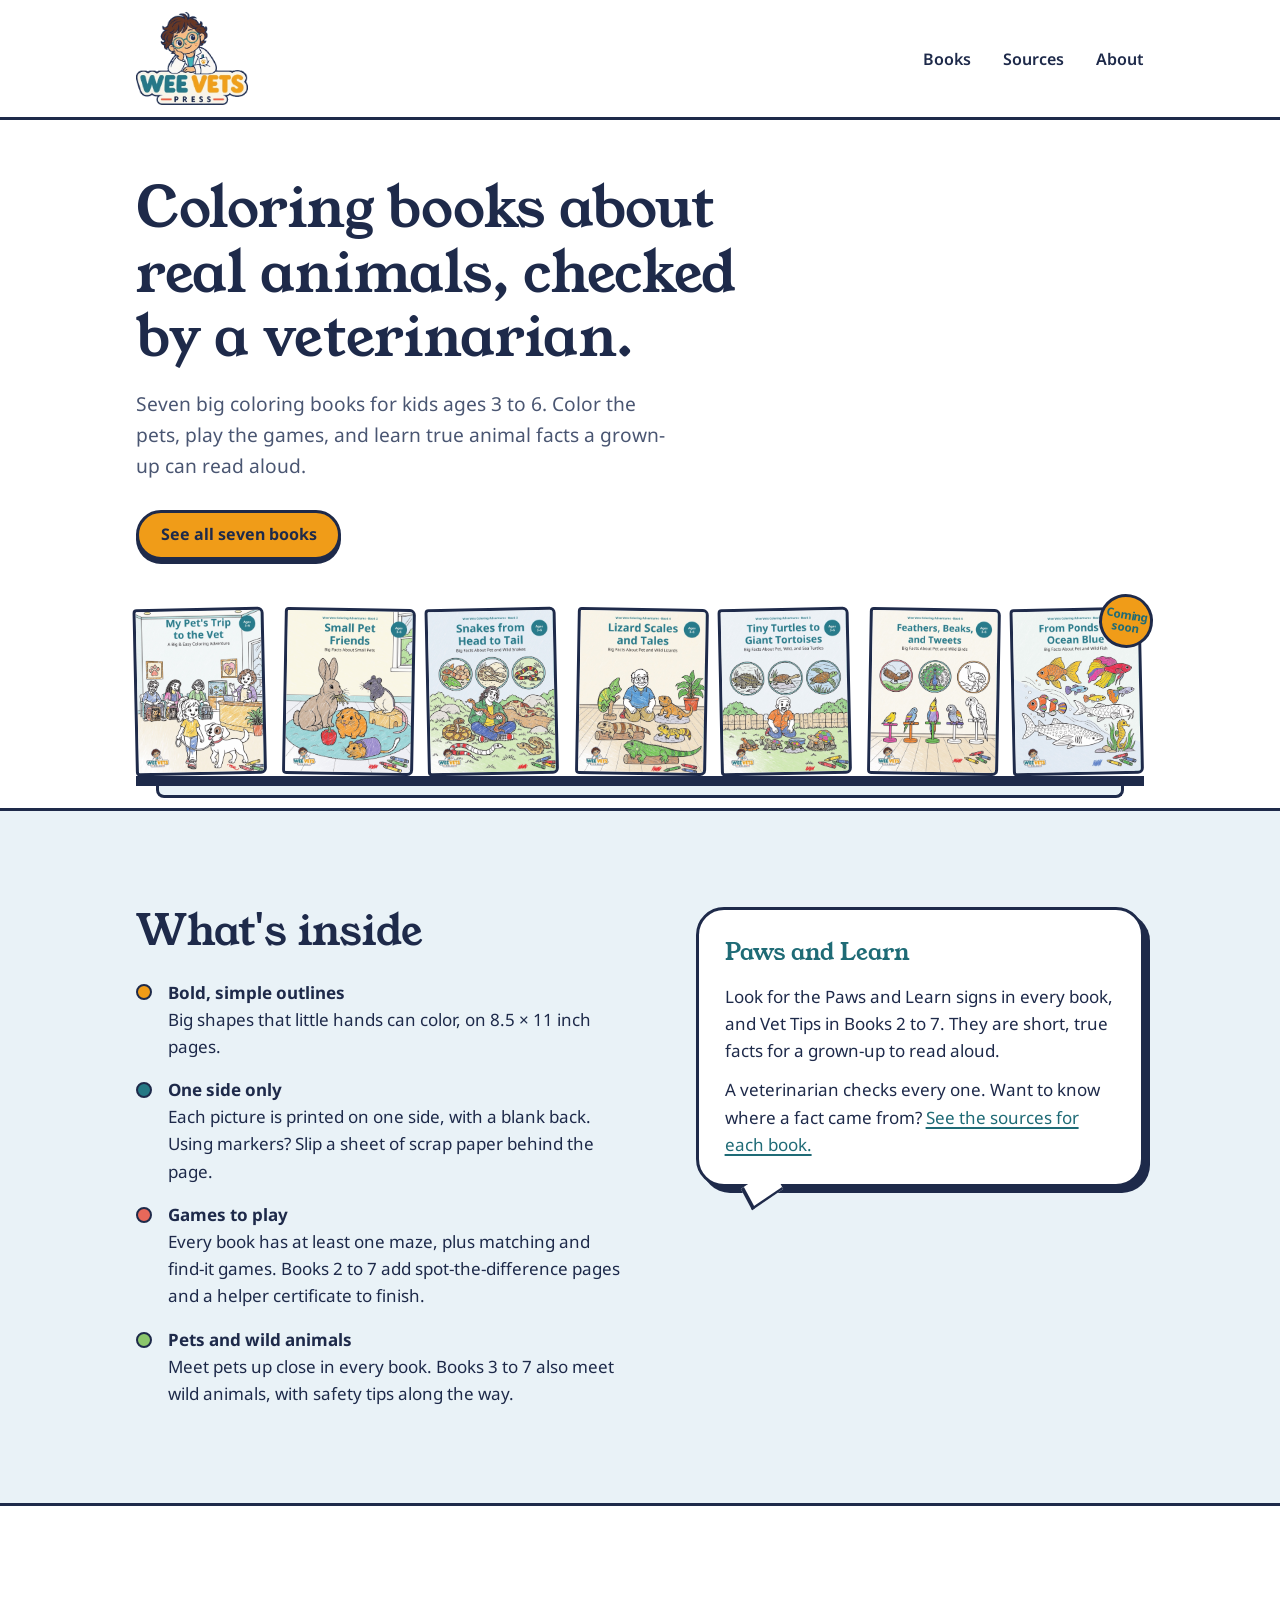
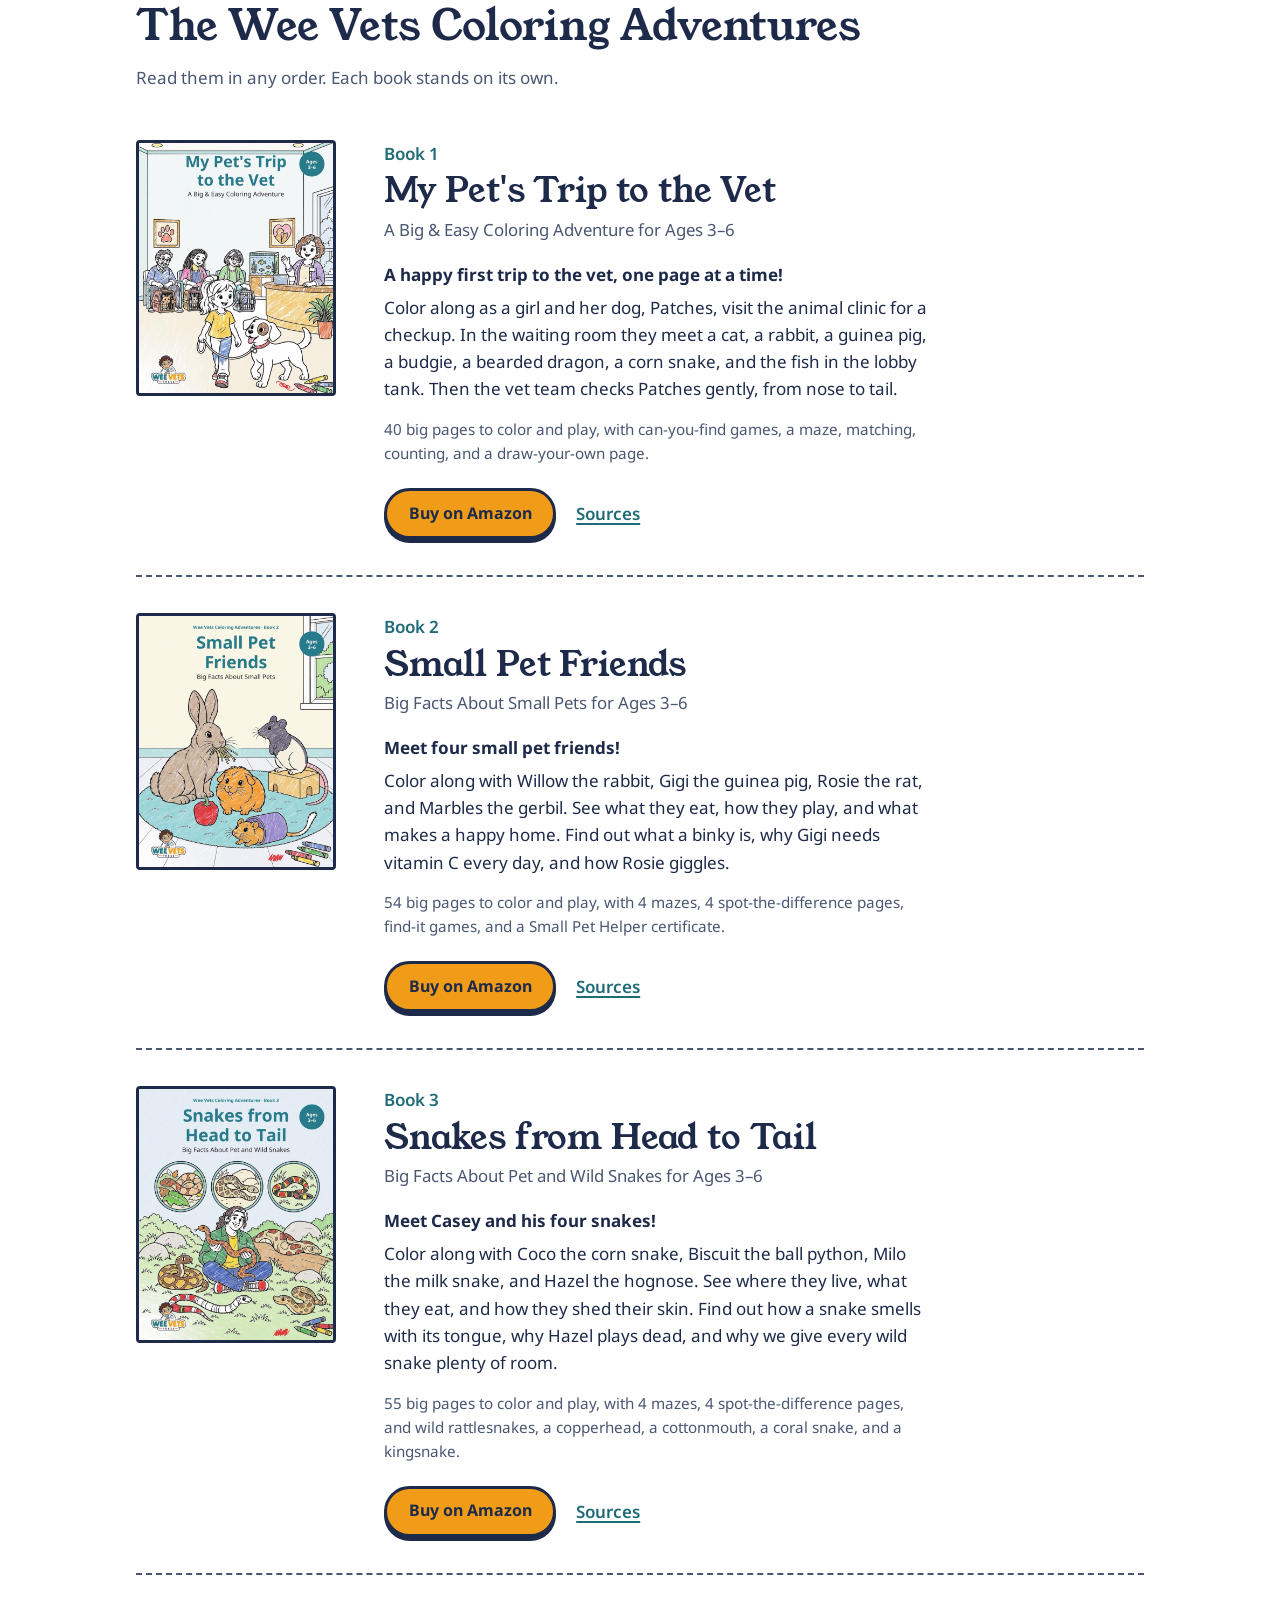
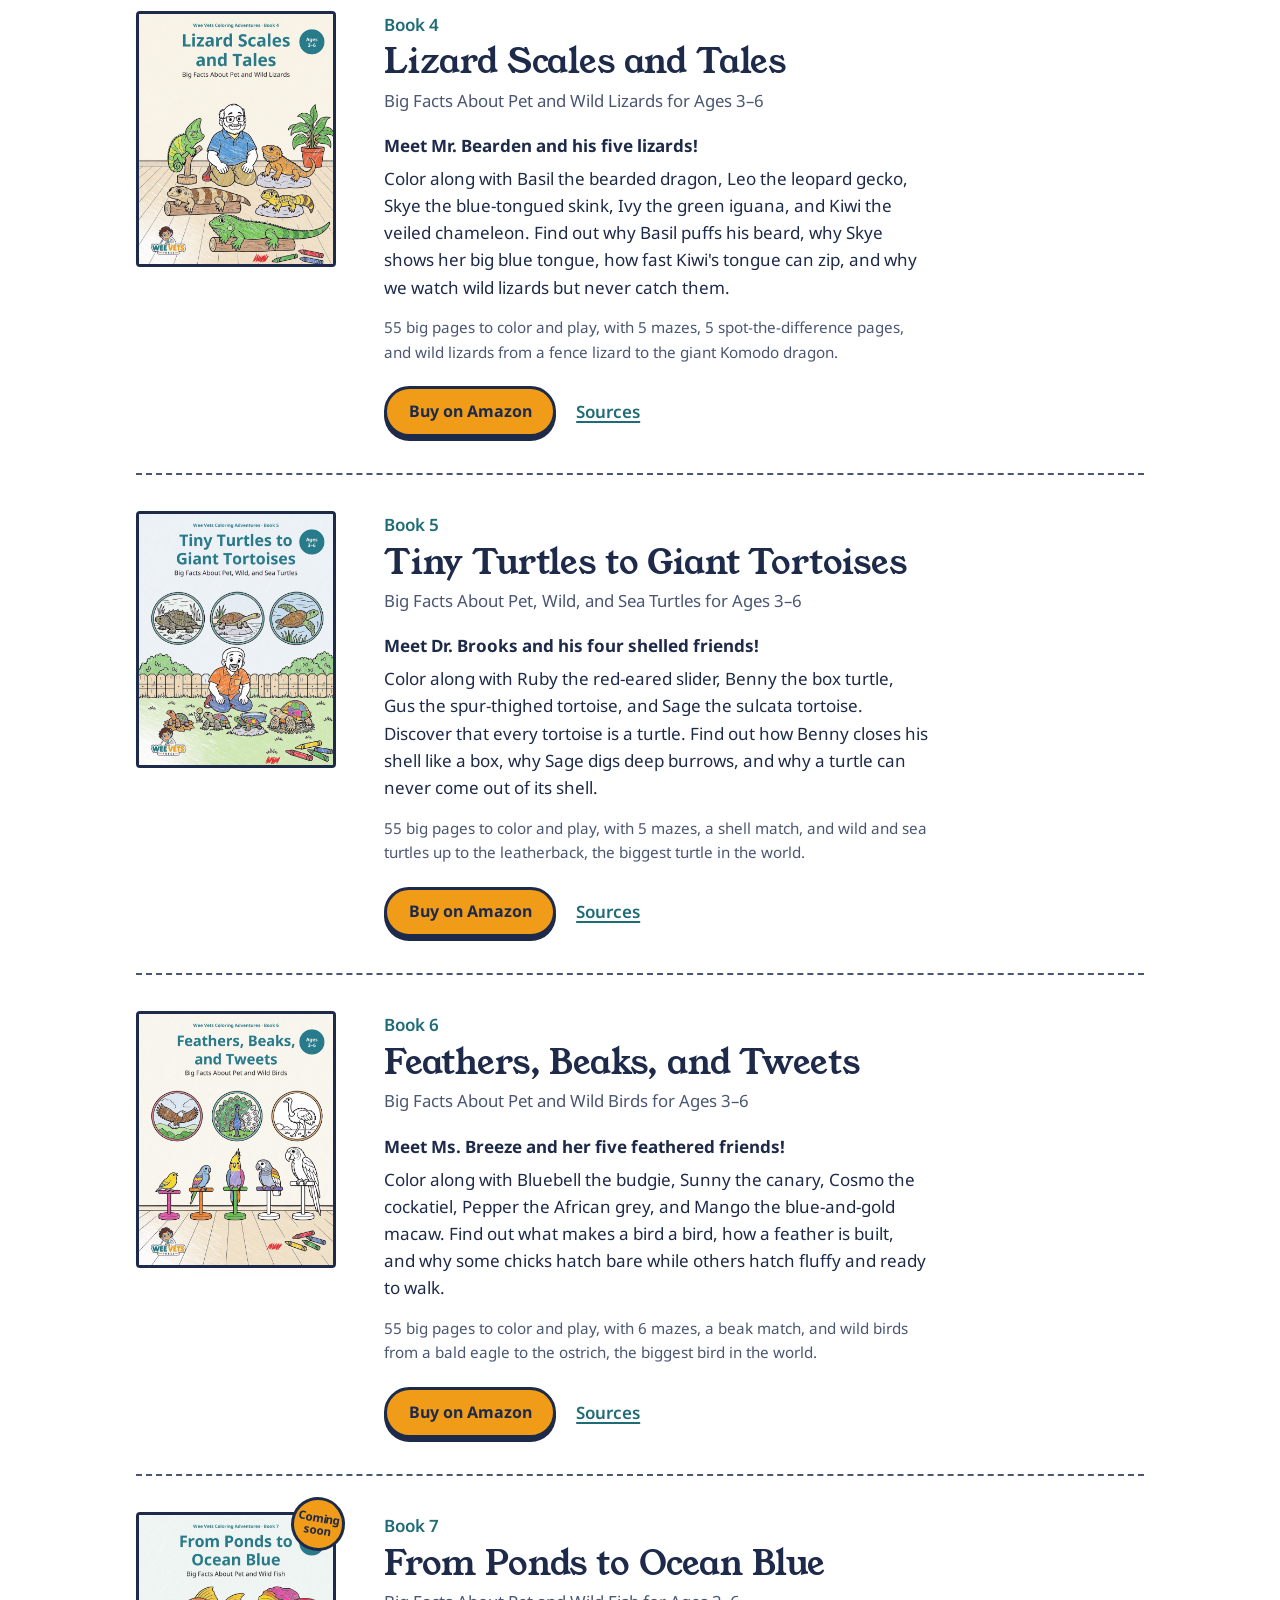
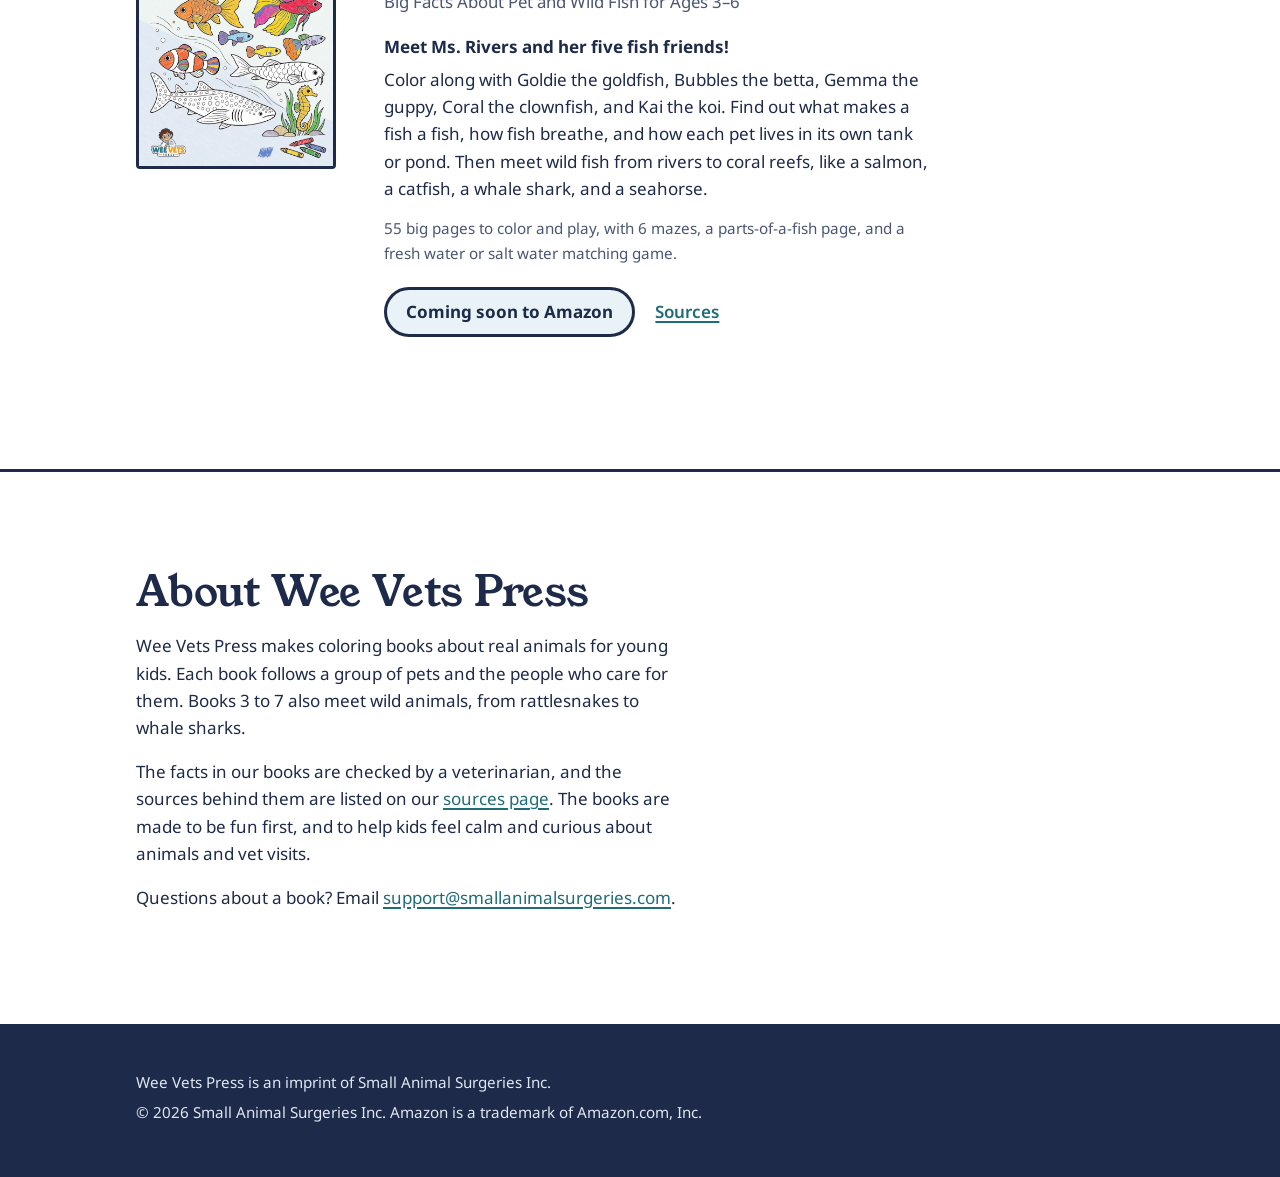
==== index.html @ 73fa928b "Wee Vets Press website: first public version Home page with all seven Wee Vets Coloring Adventures b" ====
<!doctype html>
<html lang="en">
<head>
  <meta charset="utf-8">
  <meta name="viewport" content="width=device-width, initial-scale=1">
  <title>Wee Vets Press | Animal coloring books checked by a veterinarian</title>
  <meta name="description" content="Wee Vets Coloring Adventures: seven big coloring books for kids ages 3 to 6, with true animal facts checked by a veterinarian.">
  <link rel="icon" type="image/png" href="images/wee-vets-press-logo.png">
  <meta property="og:title" content="Wee Vets Press">
  <meta property="og:description" content="Seven big animal coloring books for ages 3 to 6, with facts checked by a veterinarian.">
  <meta property="og:image" content="https://weevetspress.com/images/covers/book1-my-pets-trip-to-the-vet.jpg">
  <link rel="preconnect" href="https://fonts.googleapis.com">
  <link rel="preconnect" href="https://fonts.gstatic.com" crossorigin>
  <link href="https://fonts.googleapis.com/css2?family=Noto+Sans:wght@400;600;700&family=Young+Serif&display=swap" rel="stylesheet">
  <link rel="stylesheet" href="style.css">
</head>
<body>
  <a class="skip" href="#main">Skip to the books</a>

  <header class="site-header">
    <div class="wrap">
      <a class="brand" href="./"><img src="images/wee-vets-press-logo.png" alt="Wee Vets Press" width="304" height="253"></a>
      <nav class="site-nav" aria-label="Main">
        <ul>
          <li><a href="#books">Books</a></li>
          <li><a href="sources.html">Sources</a></li>
          <li><a href="#about">About</a></li>
        </ul>
      </nav>
    </div>
  </header>

  <main id="main">
    <section class="hero">
      <div class="wrap">
        <h1>Coloring books about real animals, checked by a veterinarian.</h1>
        <p class="lede">Seven big coloring books for kids ages 3 to 6. Color the pets, play the games, and learn true animal facts a grown-up can read aloud.</p>
        <a class="button" href="#books">See all seven books</a>

        <ol class="shelf" aria-label="The seven Wee Vets Coloring Adventures books">
          <li><a href="#book-1"><img src="images/covers/book1-my-pets-trip-to-the-vet.jpg" alt="Book 1: My Pet's Trip to the Vet" width="720" height="931"></a></li>
          <li><a href="#book-2"><img src="images/covers/book2-small-pet-friends.jpg" alt="Book 2: Small Pet Friends" width="720" height="931"></a></li>
          <li><a href="#book-3"><img src="images/covers/book3-snakes-from-head-to-tail.jpg" alt="Book 3: Snakes from Head to Tail" width="720" height="931"></a></li>
          <li><a href="#book-4"><img src="images/covers/book4-lizard-scales-and-tales.jpg" alt="Book 4: Lizard Scales and Tales" width="720" height="931"></a></li>
          <li><a href="#book-5"><img src="images/covers/book5-tiny-turtles-to-giant-tortoises.jpg" alt="Book 5: Tiny Turtles to Giant Tortoises" width="720" height="931"></a></li>
          <li><a href="#book-6"><img src="images/covers/book6-feathers-beaks-and-tweets.jpg" alt="Book 6: Feathers, Beaks, and Tweets" width="720" height="931"></a></li>
          <li><a href="#book-7"><span class="sticker" aria-hidden="true">Coming soon</span><img src="images/covers/book7-from-ponds-to-ocean-blue.jpg" alt="Book 7: From Ponds to Ocean Blue, coming soon" width="720" height="931"></a></li>
        </ol>
      </div>
    </section>

    <section class="section inside" aria-labelledby="inside-title">
      <div class="wrap inside-grid">
        <div>
          <h2 id="inside-title">What's inside</h2>
          <ul>
            <li><strong>Bold, simple outlines</strong> Big shapes that little hands can color, on 8.5 × 11 inch pages.</li>
            <li><strong>One side only</strong> Each picture is printed on one side, with a blank back. Using markers? Slip a sheet of scrap paper behind the page.</li>
            <li><strong>Games to play</strong> Every book has at least one maze, plus matching and find-it games. Books 2 to 7 add spot-the-difference pages and a helper certificate to finish.</li>
            <li><strong>Pets and wild animals</strong> Meet pets up close in every book. Books 3 to 7 also meet wild animals, with safety tips along the way.</li>
          </ul>
        </div>
        <aside class="bubble" aria-labelledby="bubble-title">
          <p class="bubble-title" id="bubble-title">Paws and Learn</p>
          <p>Look for the Paws and Learn signs in every book, and Vet Tips in Books 2 to 7. They are short, true facts for a grown-up to read aloud.</p>
          <p>A veterinarian checks every one. Want to know where a fact came from? <a href="sources.html">See the sources for each book.</a></p>
        </aside>
      </div>
    </section>

    <section class="section" id="books" aria-labelledby="books-title">
      <div class="wrap">
        <h2 id="books-title">The Wee Vets Coloring Adventures</h2>
        <p class="section-intro">Read them in any order. Each book stands on its own.</p>

        <ol class="books">
          <li class="book" id="book-1">
            <div class="book-cover"><img src="images/covers/book1-my-pets-trip-to-the-vet.jpg" alt="Cover of My Pet's Trip to the Vet" width="720" height="931" loading="lazy"></div>
            <div>
              <p class="book-number">Book 1</p>
              <h3>My Pet's Trip to the Vet</h3>
              <p class="subtitle">A Big &amp; Easy Coloring Adventure for Ages 3–6</p>
              <p class="hook">A happy first trip to the vet, one page at a time!</p>
              <p class="about">Color along as a girl and her dog, Patches, visit the animal clinic for a checkup. In the waiting room they meet a cat, a rabbit, a guinea pig, a budgie, a bearded dragon, a corn snake, and the fish in the lobby tank. Then the vet team checks Patches gently, from nose to tail.</p>
              <p class="specs">40 big pages to color and play, with can-you-find games, a maze, matching, counting, and a draw-your-own page.</p>
              <div class="book-actions">
                <a class="button" href="https://www.amazon.com/dp/B0HMJBKH9W">Buy on Amazon</a>
                <a class="quiet" href="sources.html#sources-book-1">Sources</a>
              </div>
            </div>
          </li>

          <li class="book" id="book-2">
            <div class="book-cover"><img src="images/covers/book2-small-pet-friends.jpg" alt="Cover of Small Pet Friends" width="720" height="931" loading="lazy"></div>
            <div>
              <p class="book-number">Book 2</p>
              <h3>Small Pet Friends</h3>
              <p class="subtitle">Big Facts About Small Pets for Ages 3–6</p>
              <p class="hook">Meet four small pet friends!</p>
              <p class="about">Color along with Willow the rabbit, Gigi the guinea pig, Rosie the rat, and Marbles the gerbil. See what they eat, how they play, and what makes a happy home. Find out what a binky is, why Gigi needs vitamin C every day, and how Rosie giggles.</p>
              <p class="specs">54 big pages to color and play, with 4 mazes, 4 spot-the-difference pages, find-it games, and a Small Pet Helper certificate.</p>
              <div class="book-actions">
                <a class="button" href="https://www.amazon.com/dp/B0HNZNY3LQ">Buy on Amazon</a>
                <a class="quiet" href="sources.html#sources-book-2">Sources</a>
              </div>
            </div>
          </li>

          <li class="book" id="book-3">
            <div class="book-cover"><img src="images/covers/book3-snakes-from-head-to-tail.jpg" alt="Cover of Snakes from Head to Tail" width="720" height="931" loading="lazy"></div>
            <div>
              <p class="book-number">Book 3</p>
              <h3>Snakes from Head to Tail</h3>
              <p class="subtitle">Big Facts About Pet and Wild Snakes for Ages 3–6</p>
              <p class="hook">Meet Casey and his four snakes!</p>
              <p class="about">Color along with Coco the corn snake, Biscuit the ball python, Milo the milk snake, and Hazel the hognose. See where they live, what they eat, and how they shed their skin. Find out how a snake smells with its tongue, why Hazel plays dead, and why we give every wild snake plenty of room.</p>
              <p class="specs">55 big pages to color and play, with 4 mazes, 4 spot-the-difference pages, and wild rattlesnakes, a copperhead, a cottonmouth, a coral snake, and a kingsnake.</p>
              <div class="book-actions">
                <a class="button" href="https://www.amazon.com/dp/B0HPTV7WQ7">Buy on Amazon</a>
                <a class="quiet" href="sources.html#sources-book-3">Sources</a>
              </div>
            </div>
          </li>

          <li class="book" id="book-4">
            <div class="book-cover"><img src="images/covers/book4-lizard-scales-and-tales.jpg" alt="Cover of Lizard Scales and Tales" width="720" height="931" loading="lazy"></div>
            <div>
              <p class="book-number">Book 4</p>
              <h3>Lizard Scales and Tales</h3>
              <p class="subtitle">Big Facts About Pet and Wild Lizards for Ages 3–6</p>
              <p class="hook">Meet Mr. Bearden and his five lizards!</p>
              <p class="about">Color along with Basil the bearded dragon, Leo the leopard gecko, Skye the blue-tongued skink, Ivy the green iguana, and Kiwi the veiled chameleon. Find out why Basil puffs his beard, why Skye shows her big blue tongue, how fast Kiwi's tongue can zip, and why we watch wild lizards but never catch them.</p>
              <p class="specs">55 big pages to color and play, with 5 mazes, 5 spot-the-difference pages, and wild lizards from a fence lizard to the giant Komodo dragon.</p>
              <div class="book-actions">
                <a class="button" href="https://www.amazon.com/dp/B0HPSNGYZV">Buy on Amazon</a>
                <a class="quiet" href="sources.html#sources-book-4">Sources</a>
              </div>
            </div>
          </li>

          <li class="book" id="book-5">
            <div class="book-cover"><img src="images/covers/book5-tiny-turtles-to-giant-tortoises.jpg" alt="Cover of Tiny Turtles to Giant Tortoises" width="720" height="931" loading="lazy"></div>
            <div>
              <p class="book-number">Book 5</p>
              <h3>Tiny Turtles to Giant Tortoises</h3>
              <p class="subtitle">Big Facts About Pet, Wild, and Sea Turtles for Ages 3–6</p>
              <p class="hook">Meet Dr. Brooks and his four shelled friends!</p>
              <p class="about">Color along with Ruby the red-eared slider, Benny the box turtle, Gus the spur-thighed tortoise, and Sage the sulcata tortoise. Discover that every tortoise is a turtle. Find out how Benny closes his shell like a box, why Sage digs deep burrows, and why a turtle can never come out of its shell.</p>
              <p class="specs">55 big pages to color and play, with 5 mazes, a shell match, and wild and sea turtles up to the leatherback, the biggest turtle in the world.</p>
              <div class="book-actions">
                <a class="button" href="https://www.amazon.com/dp/B0HQ1T8918">Buy on Amazon</a>
                <a class="quiet" href="sources.html#sources-book-5">Sources</a>
              </div>
            </div>
          </li>

          <li class="book" id="book-6">
            <div class="book-cover"><img src="images/covers/book6-feathers-beaks-and-tweets.jpg" alt="Cover of Feathers, Beaks, and Tweets" width="720" height="931" loading="lazy"></div>
            <div>
              <p class="book-number">Book 6</p>
              <h3>Feathers, Beaks, and Tweets</h3>
              <p class="subtitle">Big Facts About Pet and Wild Birds for Ages 3–6</p>
              <p class="hook">Meet Ms. Breeze and her five feathered friends!</p>
              <p class="about">Color along with Bluebell the budgie, Sunny the canary, Cosmo the cockatiel, Pepper the African grey, and Mango the blue-and-gold macaw. Find out what makes a bird a bird, how a feather is built, and why some chicks hatch bare while others hatch fluffy and ready to walk.</p>
              <p class="specs">55 big pages to color and play, with 6 mazes, a beak match, and wild birds from a bald eagle to the ostrich, the biggest bird in the world.</p>
              <div class="book-actions">
                <a class="button" href="https://www.amazon.com/dp/B0HQ1TR9HS">Buy on Amazon</a>
                <a class="quiet" href="sources.html#sources-book-6">Sources</a>
              </div>
            </div>
          </li>

          <li class="book" id="book-7">
            <div class="book-cover"><span class="sticker" aria-hidden="true">Coming soon</span><img src="images/covers/book7-from-ponds-to-ocean-blue.jpg" alt="Cover of From Ponds to Ocean Blue" width="720" height="931" loading="lazy"></div>
            <div>
              <p class="book-number">Book 7</p>
              <h3>From Ponds to Ocean Blue</h3>
              <p class="subtitle">Big Facts About Pet and Wild Fish for Ages 3–6</p>
              <p class="hook">Meet Ms. Rivers and her five fish friends!</p>
              <p class="about">Color along with Goldie the goldfish, Bubbles the betta, Gemma the guppy, Coral the clownfish, and Kai the koi. Find out what makes a fish a fish, how fish breathe, and how each pet lives in its own tank or pond. Then meet wild fish from rivers to coral reefs, like a salmon, a catfish, a whale shark, and a seahorse.</p>
              <p class="specs">55 big pages to color and play, with 6 mazes, a parts-of-a-fish page, and a fresh water or salt water matching game.</p>
              <div class="book-actions">
                <span class="soon">Coming soon to Amazon</span>
                <a class="quiet" href="sources.html#sources-book-7">Sources</a>
              </div>
            </div>
          </li>
        </ol>
      </div>
    </section>

    <section class="section about-section" id="about" aria-labelledby="about-title">
      <div class="wrap">
        <h2 id="about-title">About Wee Vets Press</h2>
        <p>Wee Vets Press makes coloring books about real animals for young kids. Each book follows a group of pets and the people who care for them. Books 3 to 7 also meet wild animals, from rattlesnakes to whale sharks.</p>
        <p>The facts in our books are checked by a veterinarian, and the sources behind them are listed on our <a href="sources.html">sources page</a>. The books are made to be fun first, and to help kids feel calm and curious about animals and vet visits.</p>
        <p>Questions about a book? Email <a href="mailto:support@smallanimalsurgeries.com">support@smallanimalsurgeries.com</a>.</p>
      </div>
    </section>
  </main>

  <footer class="site-footer">
    <div class="wrap">
      <p>Wee Vets Press is an imprint of Small Animal Surgeries Inc.</p>
      <p>© 2026 Small Animal Surgeries Inc. Amazon is a trademark of Amazon.com, Inc.</p>
    </div>
  </footer>
</body>
</html>
---- style.css ----
/* Wee Vets Press — site styles
   Colors come from the Wee Vets Press logo and the book covers. */

:root {
  --ink: #1e2a4a;        /* logo outline navy: all text */
  --ink-soft: #4a5672;   /* secondary text */
  --teal: #1f6b76;       /* cover title teal, darkened a touch for text contrast */
  --teal-bright: #247884;
  --amber: #f09c18;      /* logo "Vets" amber: shapes only, never text on white */
  --sky: #e9f2f7;        /* the pale wash behind the cover art */
  --paper: #ffffff;
  --line: 3px solid var(--ink);

  --serif: "Young Serif", Georgia, "Times New Roman", serif;
  --sans: "Noto Sans", system-ui, -apple-system, "Segoe UI", sans-serif;

  --measure: 34rem;
  --wrap: 68rem;
  --gutter: clamp(1rem, 4vw, 2.5rem);
}

*, *::before, *::after { box-sizing: border-box; }

html { -webkit-text-size-adjust: 100%; scroll-behavior: smooth; }
@media (prefers-reduced-motion: reduce) { html { scroll-behavior: auto; } }

body {
  margin: 0;
  background: var(--paper);
  color: var(--ink);
  font-family: var(--sans);
  font-size: 1.0625rem;
  line-height: 1.6;
}

img { max-width: 100%; height: auto; display: block; }

a { color: var(--teal); text-underline-offset: 0.18em; text-decoration-thickness: 1.5px; }
a:hover { color: var(--ink); }

:focus-visible {
  outline: 3px solid var(--amber);
  outline-offset: 3px;
  border-radius: 4px;
}

.skip {
  position: absolute; left: -999px; top: 0;
  background: var(--ink); color: var(--paper); padding: 0.5rem 1rem; z-index: 10;
}
.skip:focus { left: 1rem; top: 1rem; }

.wrap { max-width: var(--wrap); margin: 0 auto; padding: 0 var(--gutter); }

h1, h2, h3 {
  font-family: var(--serif);
  font-weight: 400;
  line-height: 1.15;
  margin: 0;
  letter-spacing: -0.005em;
}

/* ---------- Header ---------- */

.site-header { border-bottom: var(--line); }
.site-header .wrap {
  display: flex; align-items: center; justify-content: space-between;
  gap: 1rem; padding-top: 0.75rem; padding-bottom: 0.75rem;
}
.brand img { width: 112px; }
.site-nav ul { display: flex; gap: clamp(0.9rem, 3vw, 2rem); list-style: none; margin: 0; padding: 0; }
.site-nav a { color: var(--ink); text-decoration: none; font-weight: 600; font-size: 1rem; }
.site-nav a:hover, .site-nav a[aria-current="page"] {
  text-decoration: underline; text-decoration-color: var(--amber); text-decoration-thickness: 3px;
}

/* ---------- Hero and the shelf ---------- */

.hero { padding: clamp(2rem, 5vw, 3.5rem) 0 0; }
.hero h1 { font-size: clamp(2.2rem, 4.4vw, 3.5rem); max-width: 19ch; }
.hero .lede { font-size: 1.2rem; max-width: var(--measure); margin: 1.25rem 0 0; color: var(--ink-soft); }

.button {
  display: inline-block;
  font-family: var(--sans); font-weight: 700; font-size: 1rem;
  color: var(--ink); background: var(--amber);
  border: var(--line); border-radius: 999px;
  padding: 0.6rem 1.35rem;
  text-decoration: none;
  box-shadow: 0 4px 0 var(--ink);
  transition: transform 120ms ease, box-shadow 120ms ease;
}
.button:hover { color: var(--ink); transform: translateY(2px); box-shadow: 0 2px 0 var(--ink); }
.button:active { transform: translateY(4px); box-shadow: 0 0 0 var(--ink); }
.hero .button { margin-top: 1.75rem; }

/* Seven covers standing on one shelf: the page's one big moment. */
.shelf {
  list-style: none; margin: clamp(2.25rem, 4vw, 3rem) 0 0; padding: 0;
  display: flex; justify-content: center; align-items: flex-end;
  gap: clamp(0.35rem, 1.2vw, 1rem);
  border-bottom: 10px solid var(--ink);
  position: relative;
}
.shelf::after { /* shelf front edge */
  content: ""; position: absolute; left: 2%; right: 2%; bottom: -22px; height: 12px;
  background: var(--sky); border: var(--line); border-top: 0; border-radius: 0 0 8px 8px;
}
.shelf li { flex: 1 1 0; max-width: 150px; }
.shelf a { display: block; position: relative; }
.shelf img {
  border: var(--line); border-radius: 4px 6px 6px 4px;
  box-shadow: -5px 0 0 var(--teal-bright) inset;
  transform-origin: bottom center;
  transition: transform 160ms ease;
}
.shelf li:nth-child(odd) img { transform: rotate(-1.2deg); }
.shelf li:nth-child(even) img { transform: rotate(1deg); }
.shelf a:hover img, .shelf a:focus-visible img { transform: translateY(-8px) rotate(0deg); }

.sticker {
  position: absolute; top: -0.9rem; right: -0.6rem; z-index: 1;
  width: 3.4rem; height: 3.4rem; border-radius: 50%;
  display: grid; place-items: center; text-align: center;
  background: var(--amber); border: var(--line);
  font-weight: 700; font-size: 0.72rem; line-height: 1.05;
  transform: rotate(10deg);
}

@media (prefers-reduced-motion: no-preference) {
  .shelf li { animation: drop-in 520ms cubic-bezier(.2, .9, .3, 1.25) both; }
  .shelf li:nth-child(1) { animation-delay: 60ms; }
  .shelf li:nth-child(2) { animation-delay: 130ms; }
  .shelf li:nth-child(3) { animation-delay: 200ms; }
  .shelf li:nth-child(4) { animation-delay: 270ms; }
  .shelf li:nth-child(5) { animation-delay: 340ms; }
  .shelf li:nth-child(6) { animation-delay: 410ms; }
  .shelf li:nth-child(7) { animation-delay: 480ms; }
}
@keyframes drop-in {
  from { opacity: 0; transform: translateY(-40px); }
  to   { opacity: 1; transform: none; }
}

/* ---------- Sections ---------- */

.section { padding: clamp(3.5rem, 8vw, 6rem) 0; }
.section h2 { font-size: clamp(1.9rem, 3.6vw, 2.6rem); }
.section-intro { max-width: var(--measure); margin: 0.9rem 0 0; color: var(--ink-soft); }

.inside { background: var(--sky); border-top: var(--line); border-bottom: var(--line); margin-top: 22px; }
.inside-grid {
  display: grid; gap: 2.5rem;
  grid-template-columns: minmax(0, 1fr) minmax(0, 1fr);
  align-items: start;
}
.inside ul { list-style: none; margin: 1.5rem 0 0; padding: 0; display: grid; gap: 1rem; }
.inside li { position: relative; padding-left: 2rem; max-width: var(--measure); }
.inside li::before {
  content: ""; position: absolute; left: 0; top: 0.35em;
  width: 1rem; height: 1rem; border-radius: 50%;
  border: 2.5px solid var(--ink); background: var(--c, var(--amber));
}
.inside li:nth-child(2) { --c: var(--teal-bright); }
.inside li:nth-child(3) { --c: #e7685a; }
.inside li:nth-child(4) { --c: #8bc66b; }
.inside li strong { display: block; }

/* The "Paws and Learn" bubble, drawn like the signs in the books. */
.bubble {
  position: relative; background: var(--paper);
  border: var(--line); border-radius: 28px;
  padding: 1.5rem 1.6rem 1.6rem;
  box-shadow: 6px 6px 0 var(--ink);
  max-width: 28rem; justify-self: end;
}
.bubble::after { /* tail */
  content: ""; position: absolute; left: 3rem; bottom: -20px;
  width: 30px; height: 30px; background: var(--paper);
  border-right: var(--line); border-bottom: var(--line);
  transform: skewX(-25deg) rotate(45deg);
}
.bubble .bubble-title {
  font-family: var(--serif); font-size: 1.45rem; color: var(--teal); margin: 0 0 0.5rem;
}
.bubble p { margin: 0; }
.bubble p + p { margin-top: 0.75rem; }

/* ---------- Book list ---------- */

.books { list-style: none; margin: 2.5rem 0 0; padding: 0; }
.book {
  display: grid; grid-template-columns: 200px minmax(0, 1fr);
  gap: clamp(1.25rem, 4vw, 3rem); align-items: start;
  padding: 2.25rem 0;
  border-top: 2px dashed var(--ink-soft);
  scroll-margin-top: 1rem;
}
.book:first-child { border-top: 0; padding-top: 0.5rem; }
.book-cover { position: relative; }
.book-cover img { border: var(--line); border-radius: 4px; }
.book-number { font-weight: 600; color: var(--teal); margin: 0 0 0.35rem; }
.book h3 { font-size: clamp(1.6rem, 3vw, 2.1rem); }
.book .subtitle { margin: 0.35rem 0 0; color: var(--ink-soft); font-size: 1.05rem; }
.book .hook { font-weight: 700; margin: 1.1rem 0 0.35rem; }
.book .about { margin: 0; max-width: var(--measure); }
.book .specs { margin: 0.9rem 0 0; color: var(--ink-soft); font-size: 0.95rem; max-width: var(--measure); }
.book-actions { display: flex; flex-wrap: wrap; align-items: center; gap: 0.6rem 1.25rem; margin-top: 1.4rem; }
.book-actions .quiet { font-weight: 600; }
.soon {
  display: inline-block; font-weight: 700; color: var(--ink);
  border: var(--line); border-radius: 999px; padding: 0.5rem 1.2rem;
  background: var(--sky);
}

/* ---------- About ---------- */

.about-section { border-top: var(--line); }
.about-section p { max-width: var(--measure); }

/* ---------- Footer ---------- */

.site-footer { background: var(--ink); color: #dfe6f2; padding: 2.5rem 0 3rem; }
.site-footer a { color: #ffffff; }
.site-footer p { margin: 0.35rem 0; font-size: 0.95rem; }

/* ---------- Sources page ---------- */

.page-head { padding: clamp(2.5rem, 6vw, 4rem) 0 1rem; }
.page-head h1 { font-size: clamp(2.2rem, 5vw, 3.4rem); }
.page-head p { max-width: var(--measure); color: var(--ink-soft); }

.source-book {
  border: var(--line); border-radius: 18px; margin: 0 0 1.25rem; background: var(--paper);
}
.source-book summary {
  cursor: pointer; list-style: none;
  display: grid; grid-template-columns: 56px minmax(0, 1fr) auto; gap: 1rem; align-items: center;
  padding: 0.9rem 1.1rem;
}
.source-book summary::-webkit-details-marker { display: none; }
.source-book summary img { border: 2px solid var(--ink); border-radius: 3px; }
.source-book summary .t { font-family: var(--serif); font-size: 1.3rem; line-height: 1.2; }
.source-book summary .n { display: block; font-family: var(--sans); font-size: 0.92rem; color: var(--ink-soft); }
.source-book summary .chev {
  width: 2rem; height: 2rem; border-radius: 50%; border: 2.5px solid var(--ink);
  display: grid; place-items: center; font-weight: 700; background: var(--sky);
  transition: transform 160ms ease;
}
.source-book[open] summary .chev { transform: rotate(45deg); background: var(--amber); }
.source-body { padding: 0 1.1rem 1.4rem; border-top: 2px dashed var(--ink-soft); }
.source-group h3 { font-family: var(--sans); font-weight: 700; font-size: 1rem; margin: 1.2rem 0 0.3rem; }
.source-group ul { margin: 0; padding-left: 1.2rem; }
.source-group li { margin: 0.2rem 0; overflow-wrap: anywhere; }
.source-group .gone { color: var(--ink-soft); font-size: 0.92rem; }

/* ---------- Small screens ---------- */

@media (max-width: 760px) {
  .inside-grid { grid-template-columns: 1fr; }
  .bubble { justify-self: start; }
  .book { grid-template-columns: 120px minmax(0, 1fr); }
}
@media (max-width: 560px) {
  .brand img { width: 88px; }
  .site-nav a { font-size: 0.95rem; }
  /* On phones the seven covers overlap a little, like books leaning together. */
  .shelf { gap: 0; border-bottom-width: 8px; }
  .shelf li { flex: 0 0 68px; max-width: none; }
  .shelf li + li { margin-left: -24px; }
  .shelf img { border-width: 2px; }
  .book { grid-template-columns: 1fr; }
  .book-cover { max-width: 180px; }
  .sticker { width: 2.9rem; height: 2.9rem; font-size: 0.64rem; }
}
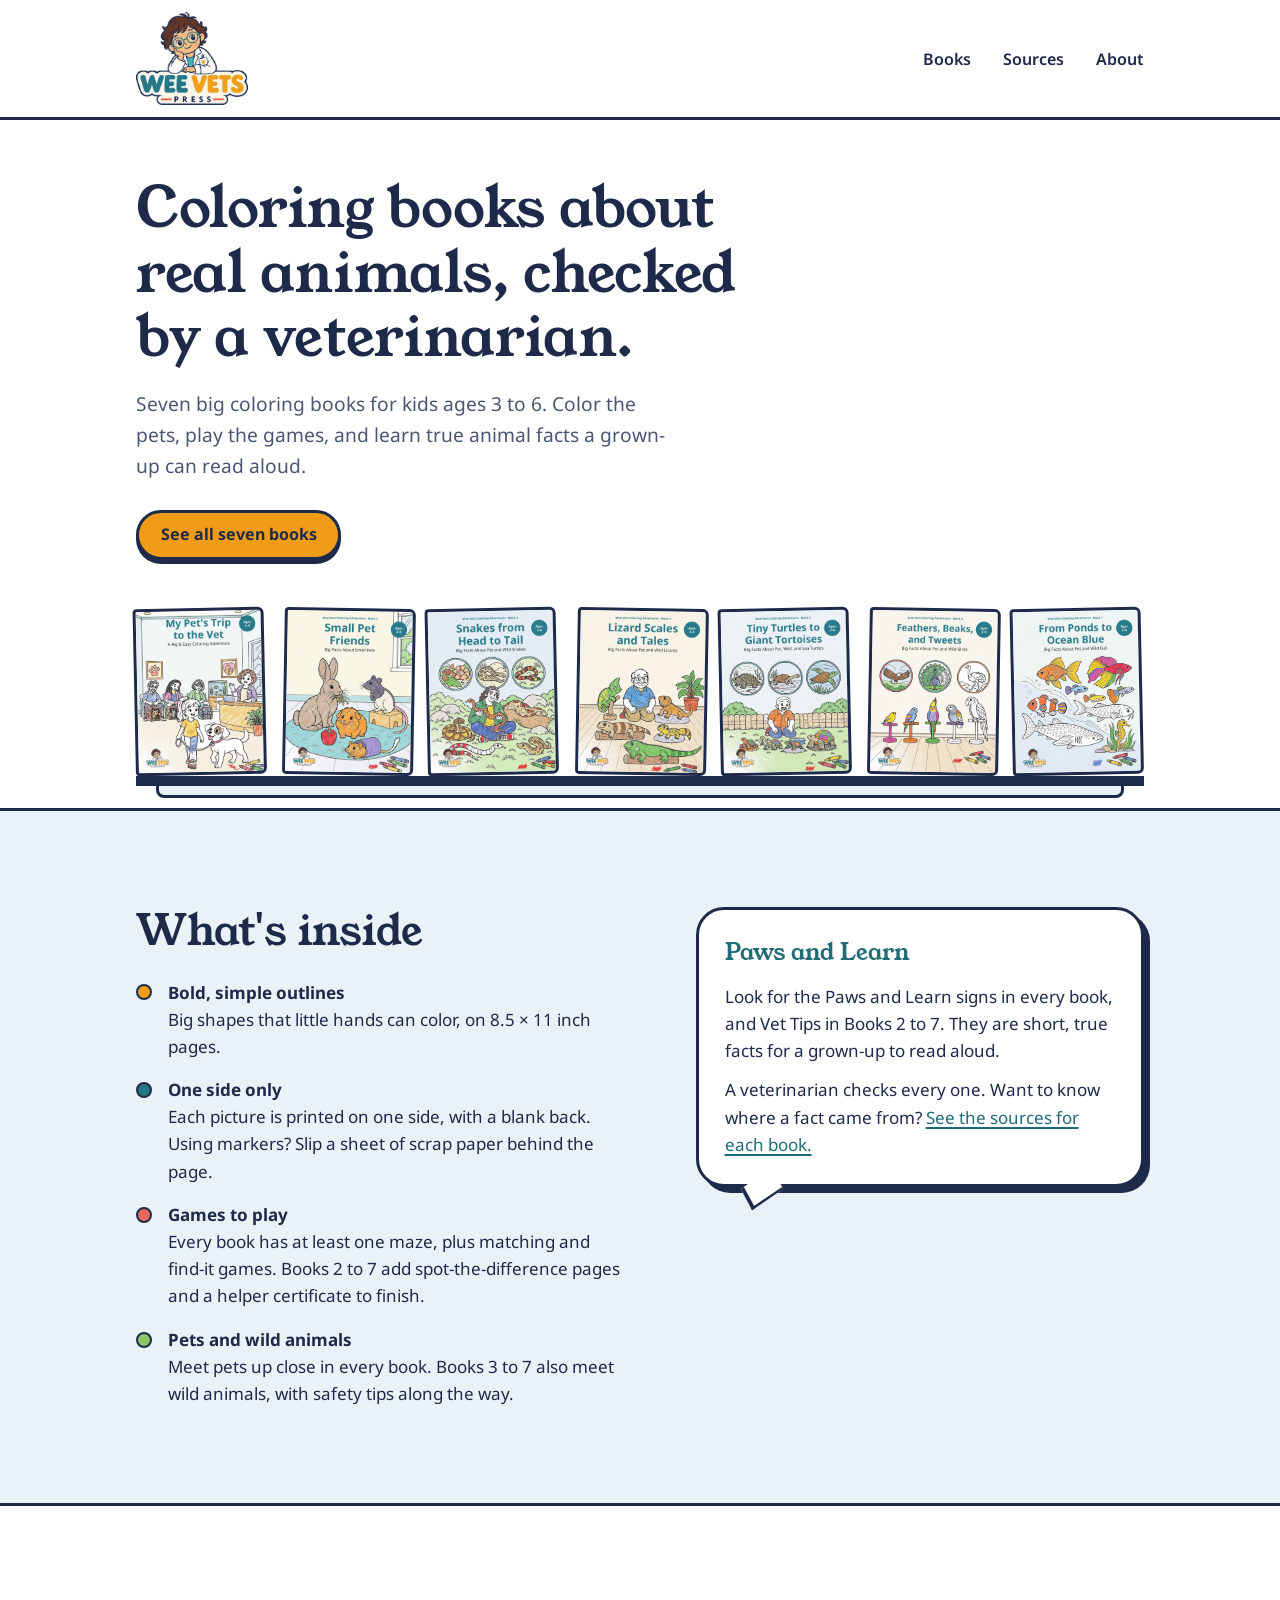
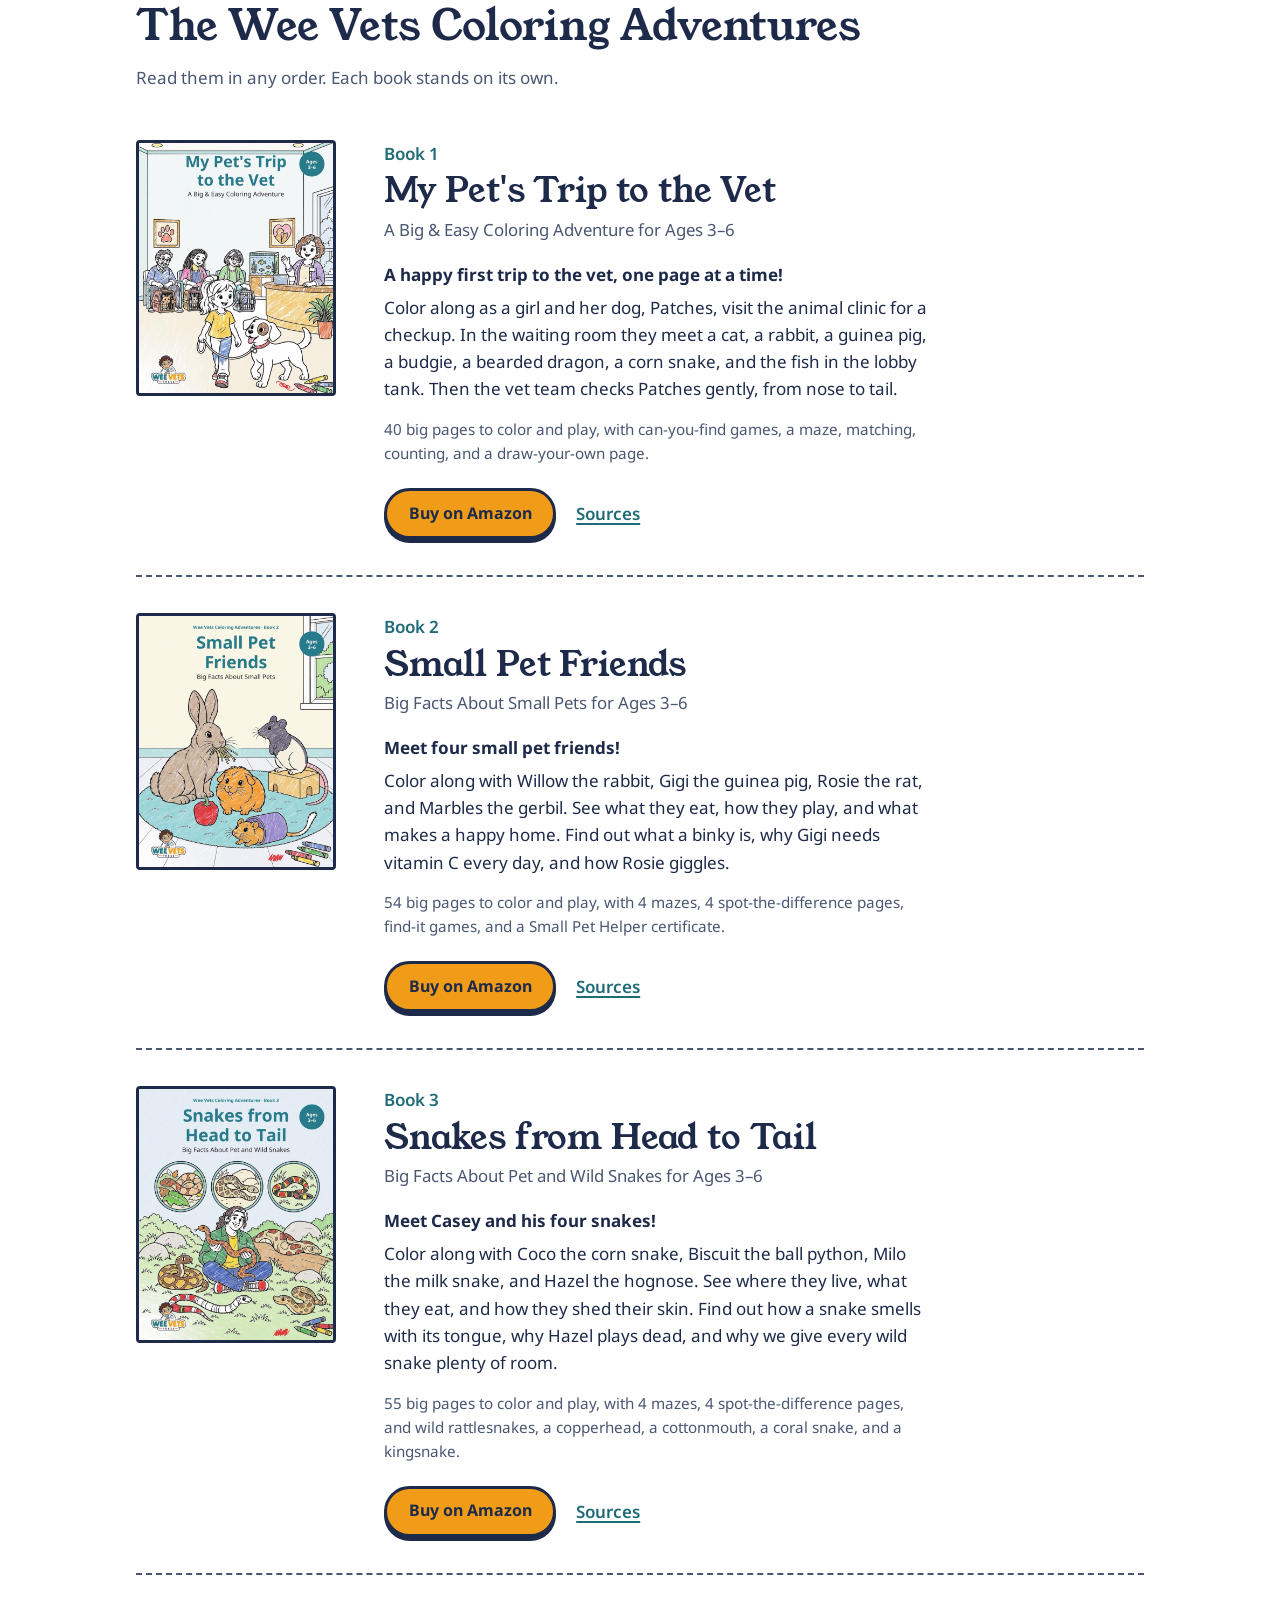
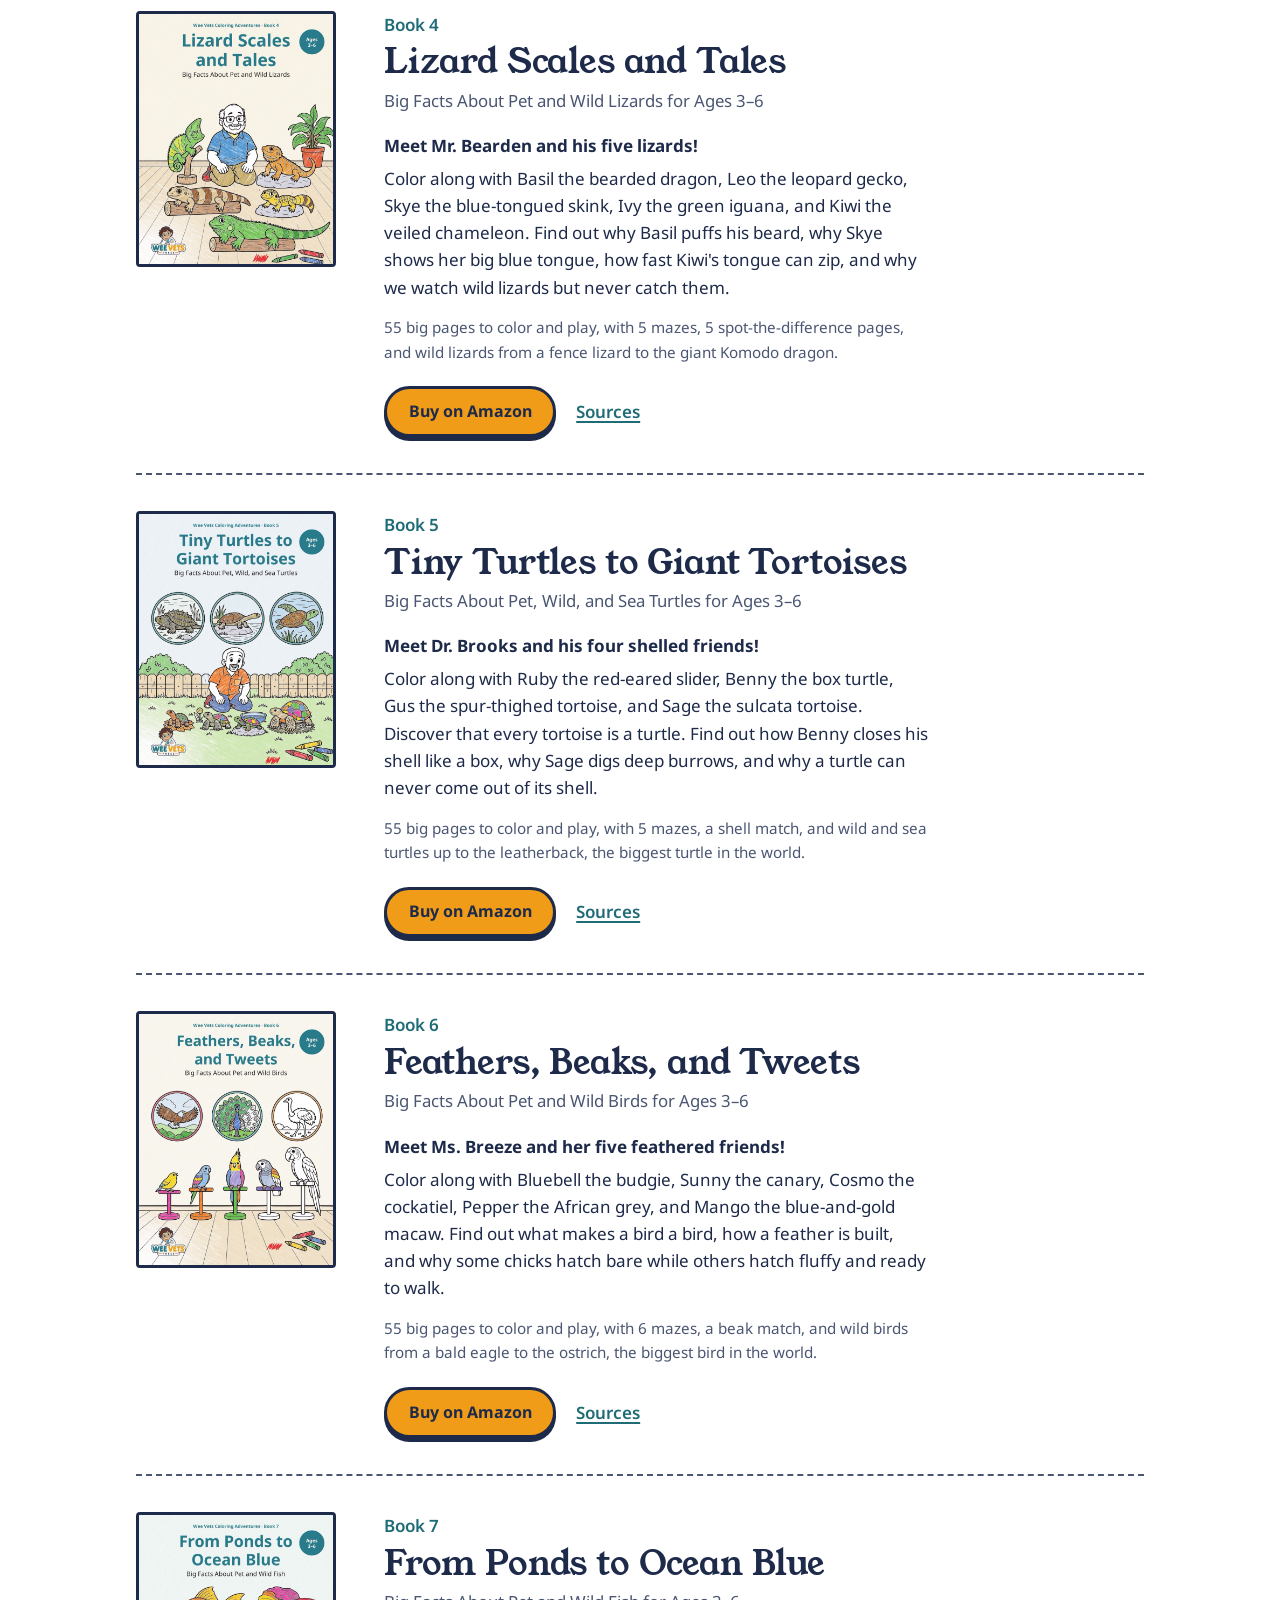
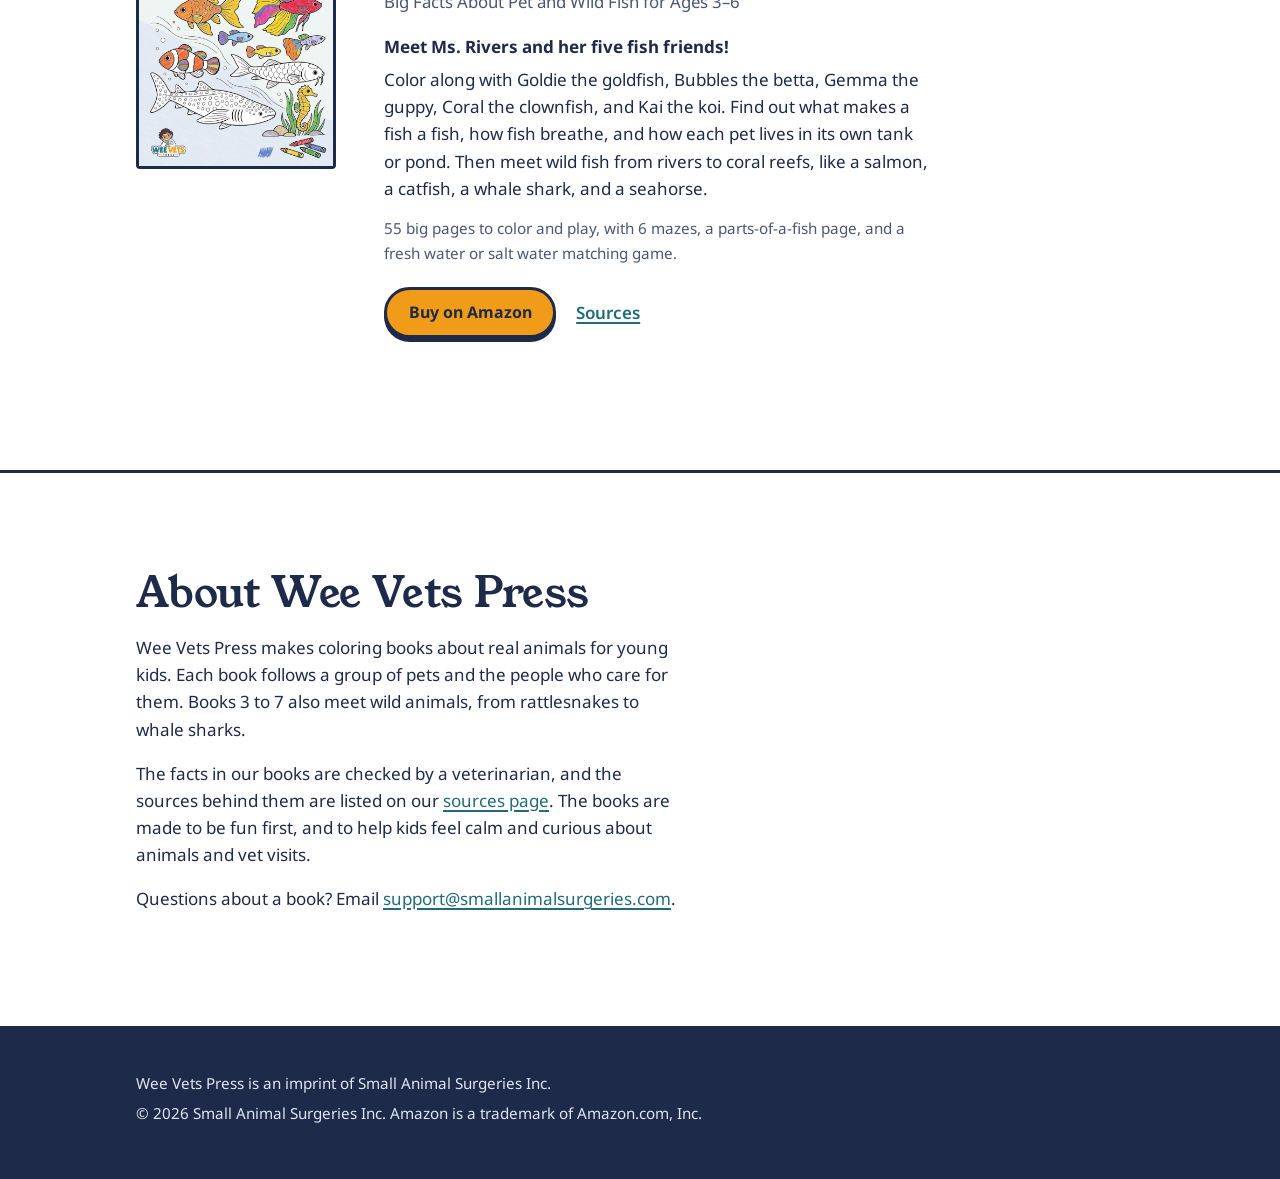
==== commit 1baea626: "Book 7 is live: Buy on Amazon button replaces Coming soon Link from the owner, November 9, 2026. Rem" ====
--- a/index.html
+++ b/index.html
@@ -44,7 +44,7 @@
           <li><a href="#book-4"><img src="images/covers/book4-lizard-scales-and-tales.jpg" alt="Book 4: Lizard Scales and Tales" width="720" height="931"></a></li>
           <li><a href="#book-5"><img src="images/covers/book5-tiny-turtles-to-giant-tortoises.jpg" alt="Book 5: Tiny Turtles to Giant Tortoises" width="720" height="931"></a></li>
           <li><a href="#book-6"><img src="images/covers/book6-feathers-beaks-and-tweets.jpg" alt="Book 6: Feathers, Beaks, and Tweets" width="720" height="931"></a></li>
-          <li><a href="#book-7"><span class="sticker" aria-hidden="true">Coming soon</span><img src="images/covers/book7-from-ponds-to-ocean-blue.jpg" alt="Book 7: From Ponds to Ocean Blue, coming soon" width="720" height="931"></a></li>
+          <li><a href="#book-7"><img src="images/covers/book7-from-ponds-to-ocean-blue.jpg" alt="Book 7: From Ponds to Ocean Blue" width="720" height="931"></a></li>
         </ol>
       </div>
     </section>
@@ -171,7 +171,7 @@
           </li>
 
           <li class="book" id="book-7">
-            <div class="book-cover"><span class="sticker" aria-hidden="true">Coming soon</span><img src="images/covers/book7-from-ponds-to-ocean-blue.jpg" alt="Cover of From Ponds to Ocean Blue" width="720" height="931" loading="lazy"></div>
+            <div class="book-cover"><img src="images/covers/book7-from-ponds-to-ocean-blue.jpg" alt="Cover of From Ponds to Ocean Blue" width="720" height="931" loading="lazy"></div>
             <div>
               <p class="book-number">Book 7</p>
               <h3>From Ponds to Ocean Blue</h3>
@@ -180,7 +180,7 @@
               <p class="about">Color along with Goldie the goldfish, Bubbles the betta, Gemma the guppy, Coral the clownfish, and Kai the koi. Find out what makes a fish a fish, how fish breathe, and how each pet lives in its own tank or pond. Then meet wild fish from rivers to coral reefs, like a salmon, a catfish, a whale shark, and a seahorse.</p>
               <p class="specs">55 big pages to color and play, with 6 mazes, a parts-of-a-fish page, and a fresh water or salt water matching game.</p>
               <div class="book-actions">
-                <span class="soon">Coming soon to Amazon</span>
+                <a class="button" href="https://www.amazon.com/dp/B0HQWGFD54">Buy on Amazon</a>
                 <a class="quiet" href="sources.html#sources-book-7">Sources</a>
               </div>
             </div>
--- a/style.css
+++ b/style.css
@@ -117,15 +117,6 @@
 .shelf li:nth-child(odd) img { transform: rotate(-1.2deg); }
 .shelf li:nth-child(even) img { transform: rotate(1deg); }
 .shelf a:hover img, .shelf a:focus-visible img { transform: translateY(-8px) rotate(0deg); }
-
-.sticker {
-  position: absolute; top: -0.9rem; right: -0.6rem; z-index: 1;
-  width: 3.4rem; height: 3.4rem; border-radius: 50%;
-  display: grid; place-items: center; text-align: center;
-  background: var(--amber); border: var(--line);
-  font-weight: 700; font-size: 0.72rem; line-height: 1.05;
-  transform: rotate(10deg);
-}
 
 @media (prefers-reduced-motion: no-preference) {
   .shelf li { animation: drop-in 520ms cubic-bezier(.2, .9, .3, 1.25) both; }
@@ -207,12 +198,6 @@
 .book .specs { margin: 0.9rem 0 0; color: var(--ink-soft); font-size: 0.95rem; max-width: var(--measure); }
 .book-actions { display: flex; flex-wrap: wrap; align-items: center; gap: 0.6rem 1.25rem; margin-top: 1.4rem; }
 .book-actions .quiet { font-weight: 600; }
-.soon {
-  display: inline-block; font-weight: 700; color: var(--ink);
-  border: var(--line); border-radius: 999px; padding: 0.5rem 1.2rem;
-  background: var(--sky);
-}
-
 /* ---------- About ---------- */
 
 .about-section { border-top: var(--line); }
@@ -271,5 +256,4 @@
   .shelf img { border-width: 2px; }
   .book { grid-template-columns: 1fr; }
   .book-cover { max-width: 180px; }
-  .sticker { width: 2.9rem; height: 2.9rem; font-size: 0.64rem; }
-}
+}
